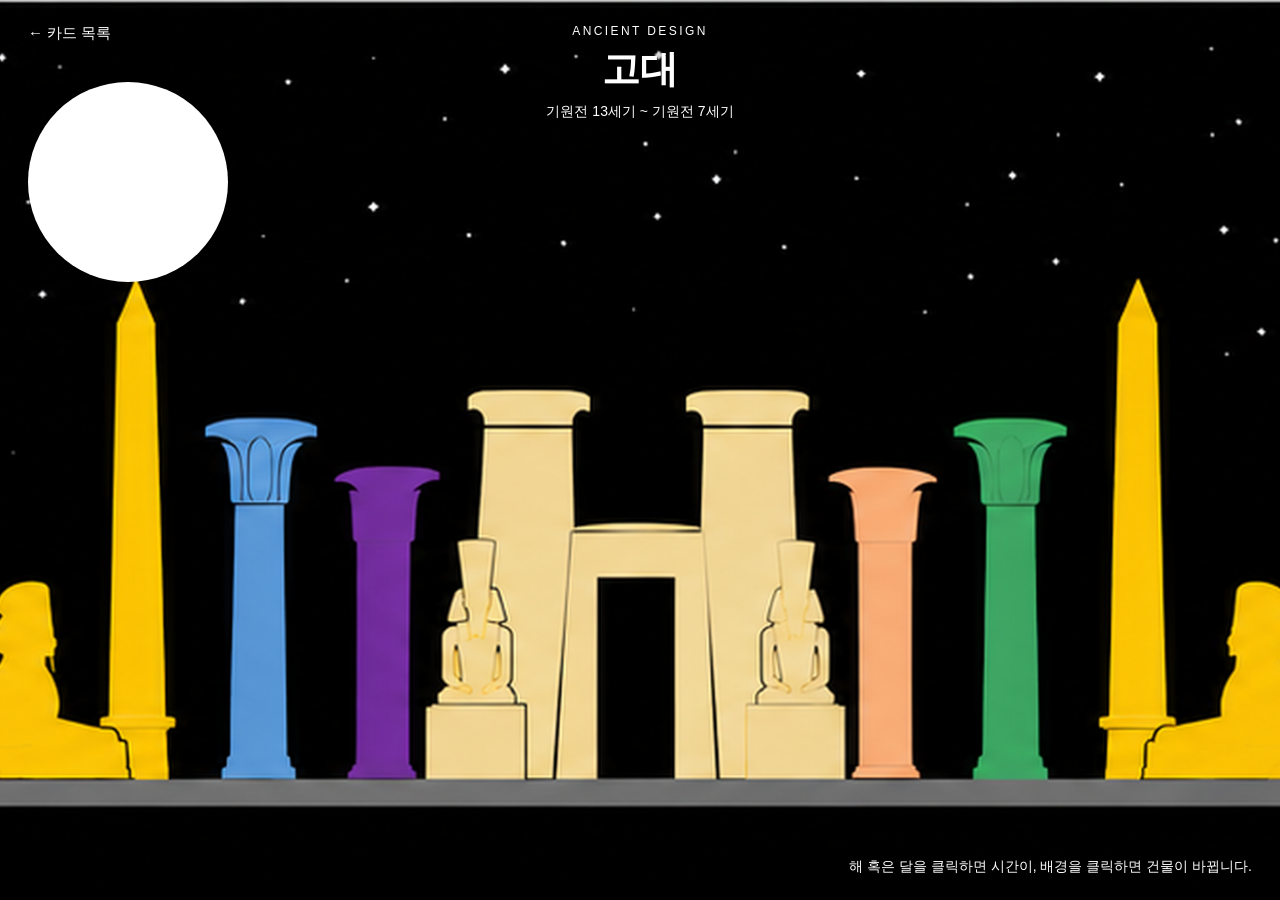
==== ancient.html @ f00953eb "first commit" ====
<!DOCTYPE html>
<html lang="ko">
<head>
<meta charset="UTF-8">
<meta name="viewport" content="width=device-width, initial-scale=1.0">
<title>고대 디자인</title>

<style>
*{
  margin:0;
  padding:0;
  box-sizing:border-box;
}

html,body{
  width:100%;
  height:100%;
  overflow:hidden;
  font-family:"Malgun Gothic","Noto Sans KR",sans-serif;
  background:#000;
}

.ancient-page{
  position:relative;
  width:100vw;
  height:100vh;
  overflow:hidden;
  cursor:pointer;
}

.bg-img{
  position:absolute;
  inset:0;
  width:100%;
  height:100%;
  object-fit:cover;
  z-index:1;
  user-select:none;
  -webkit-user-drag:none;
  pointer-events:none;
}

.back-button{
  position:absolute;
  top:24px;
  left:28px;
  z-index:90;
  text-decoration:none;
  color:white;
  font-size:15px;
  text-shadow:0 2px 8px rgba(0,0,0,.85);
}

.bg-toggle{
  position:absolute;
  top:82px;
  left:28px;
  width:200px;
  height:200px;
  border-radius:50%;
  z-index:100;
  border:0;
  cursor:pointer;
  box-shadow:none;
}

.page-title{
  position:absolute;
  top:24px;
  left:50%;
  transform:translateX(-50%);
  z-index:70;
  text-align:center;
  color:white;
  pointer-events:none;
  text-shadow:0 2px 8px rgba(0,0,0,.85);
}

.page-title p{
  margin-bottom:6px;
  font-size:12px;
  letter-spacing:.2em;
}

.page-title h1{
  font-size:38px;
}

.period{
  margin-top:8px;
  font-size:14px;
}

.hint{
  position:absolute;
  right:28px;
  bottom:24px;
  z-index:70;
  color:white;
  font-size:14px;
  text-shadow:0 2px 8px rgba(0,0,0,.85);
}

@media (max-width:900px) and (orientation:landscape){
  .back-button{
    top:14px;
    left:16px;
    font-size:12px;
  }

  .bg-toggle{
    top:44px;
    left:16px;
    width:100px;
    height:100px;
  }

  .page-title{
    top:12px;
  }

  .page-title h1{
    font-size:24px;
  }

  .page-title p{
    font-size:10px;
  }

  .period{
    font-size:11px;
  }

  .hint{
    right:14px;
    bottom:12px;
    font-size:11px;
  }
}

@media (max-width:900px) and (orientation:portrait){
  .ancient-page::after{
    content:"휴대폰을 가로로 돌려서 감상해 주세요.";
    position:absolute;
    inset:0;
    z-index:999;
    background:#e9e9e9;
    display:flex;
    align-items:center;
    justify-content:center;
    text-align:center;
    padding:24px;
    font-size:18px;
    color:#333;
  }
}
</style>
</head>

<body>

<main class="ancient-page" id="page">

  <img
    src="1-1.png"
    class="bg-img"
    id="bgImg"
    alt="고대 이집트 배경"
  >

  <a href="index.html" class="back-button" id="backButton">
    ← 카드 목록
  </a>

  <button class="bg-toggle" id="bgToggle" aria-label="배경 색상 변경"></button>

  <header class="page-title">
    <p>ANCIENT DESIGN</p>
    <h1>고대</h1>
    <div class="period">기원전 13세기 ~ 기원전 7세기</div>
  </header>

  <p class="hint">해 혹은 달을 클릭하면 시간이, 배경을 클릭하면 건물이 바뀝니다.</p>

</main>

<script>
const page = document.getElementById("page");
const bgImg = document.getElementById("bgImg");
const bgToggle = document.getElementById("bgToggle");
const backButton = document.getElementById("backButton");

/*
1-1.png = 검은 배경 + 컬러 건물
1-2.png = 흰 배경 + 컬러 건물
1-3.png = 흰 배경 + 검은 건물
1-4.png = 검은 배경 + 흰 건물
*/

let currentState = "1-1";

function updateImage(){
  bgImg.src = currentState + ".png";

  if(currentState === "1-1" || currentState === "1-4"){
    bgToggle.style.backgroundColor = "white";
  }else{
    bgToggle.style.backgroundColor = "black";
  }
}

/* 원 클릭: 배경색만 변경 + 원 색도 배경 반대색으로 변경 */
bgToggle.addEventListener("click",(e)=>{
  e.stopPropagation();

  if(currentState === "1-1"){
    currentState = "1-2";
  }
  else if(currentState === "1-2"){
    currentState = "1-1";
  }
  else if(currentState === "1-3"){
    currentState = "1-4";
  }
  else if(currentState === "1-4"){
    currentState = "1-3";
  }

  updateImage();
});

/* 배경 클릭: 건물색만 변경 */
page.addEventListener("click",()=>{
  if(currentState === "1-1"){
    currentState = "1-4";
  }
  else if(currentState === "1-4"){
    currentState = "1-1";
  }
  else if(currentState === "1-2"){
    currentState = "1-3";
  }
  else if(currentState === "1-3"){
    currentState = "1-2";
  }

  updateImage();
});

backButton.addEventListener("click",(e)=>{
  e.stopPropagation();
});

updateImage();
</script>

</body>
</html>
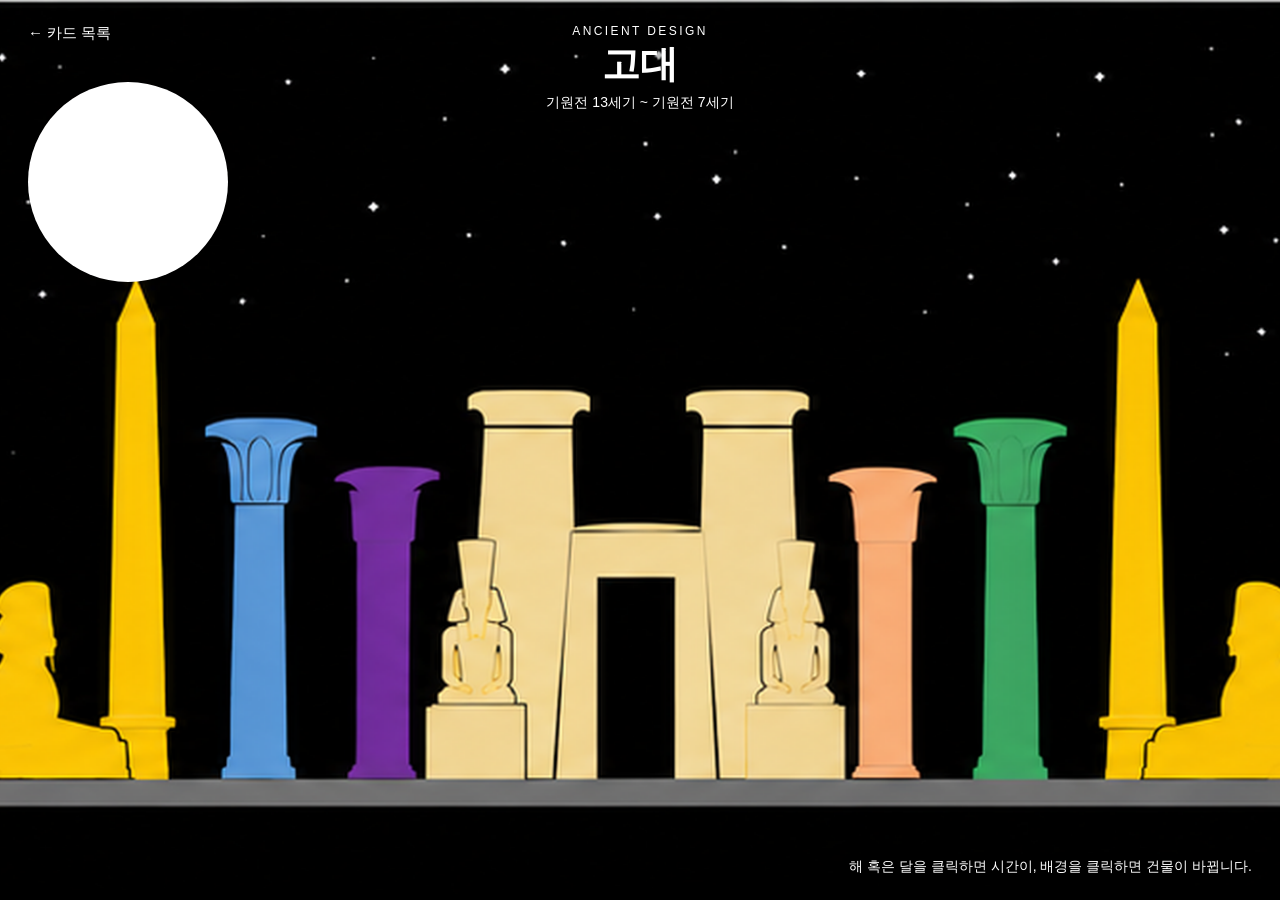
==== commit bca02dc2: "mobile" ====
--- a/ancient.html
+++ b/ancient.html
@@ -2,7 +2,7 @@
 <html lang="ko">
 <head>
 <meta charset="UTF-8">
-<meta name="viewport" content="width=device-width, initial-scale=1.0">
+<meta name="viewport" content="width=device-width, initial-scale=1.0, viewport-fit=cover">
 <title>고대 디자인</title>
 
 <style>
@@ -26,6 +26,7 @@
   height:100vh;
   overflow:hidden;
   cursor:pointer;
+  background:#000;
 }
 
 .bg-img{
@@ -34,6 +35,7 @@
   width:100%;
   height:100%;
   object-fit:cover;
+  object-position:center center;
   z-index:1;
   user-select:none;
   -webkit-user-drag:none;
@@ -74,6 +76,7 @@
   color:white;
   pointer-events:none;
   text-shadow:0 2px 8px rgba(0,0,0,.85);
+  white-space:nowrap;
 }
 
 .page-title p{
@@ -84,6 +87,7 @@
 
 .page-title h1{
   font-size:38px;
+  line-height:1.1;
 }
 
 .period{
@@ -99,45 +103,110 @@
   color:white;
   font-size:14px;
   text-shadow:0 2px 8px rgba(0,0,0,.85);
-}
-
-@media (max-width:900px) and (orientation:landscape){
+  white-space:nowrap;
+}
+
+/* 모바일 가로 */
+@media (max-width:950px) and (orientation:landscape){
+  html,body{
+    width:100%;
+    height:100%;
+    overflow:hidden;
+  }
+
+  .ancient-page{
+    width:100vw;
+    height:100vh;
+    height:100dvh;
+    position:relative;
+    overflow:hidden;
+  }
+
+  .bg-img{
+    width:100%;
+    height:100%;
+    object-fit:cover;
+    object-position:center center;
+  }
+
   .back-button{
-    top:14px;
-    left:16px;
-    font-size:12px;
+    top:calc(env(safe-area-inset-top) + 8px);
+    left:calc(env(safe-area-inset-left) + 12px);
+    font-size:11px;
+    z-index:120;
   }
 
   .bg-toggle{
-    top:44px;
-    left:16px;
-    width:100px;
-    height:100px;
+    top:calc(env(safe-area-inset-top) + 42px);
+    left:calc(env(safe-area-inset-left) + 14px);
+    width:82px;
+    height:82px;
+    z-index:110;
   }
 
   .page-title{
-    top:12px;
+    top:calc(env(safe-area-inset-top) + 6px);
+    width:70vw;
+  }
+
+  .page-title p{
+    margin-bottom:2px;
+    font-size:8px;
+    letter-spacing:.18em;
   }
 
   .page-title h1{
-    font-size:24px;
+    font-size:20px;
+    line-height:1;
+  }
+
+  .period{
+    margin-top:3px;
+    font-size:9px;
+  }
+
+  .hint{
+    right:calc(env(safe-area-inset-right) + 12px);
+    bottom:calc(env(safe-area-inset-bottom) + 10px);
+    max-width:70vw;
+    font-size:10px;
+    line-height:1.4;
+    white-space:normal;
+    text-align:right;
+  }
+}
+
+/* 더 낮은 모바일 가로 */
+@media (max-width:740px) and (orientation:landscape){
+  .page-title{
+    top:calc(env(safe-area-inset-top) + 5px);
+  }
+
+  .page-title h1{
+    font-size:18px;
   }
 
   .page-title p{
-    font-size:10px;
+    font-size:7px;
   }
 
   .period{
-    font-size:11px;
+    font-size:8px;
+  }
+
+  .bg-toggle{
+    width:70px;
+    height:70px;
+    top:calc(env(safe-area-inset-top) + 38px);
   }
 
   .hint{
-    right:14px;
-    bottom:12px;
-    font-size:11px;
-  }
-}
-
+    font-size:9px;
+    max-width:66vw;
+  }
+}
+
+/* 모바일 세로 */
 @media (max-width:900px) and (orientation:portrait){
   .ancient-page::after{
     content:"휴대폰을 가로로 돌려서 감상해 주세요.";
@@ -190,13 +259,6 @@
 const bgToggle = document.getElementById("bgToggle");
 const backButton = document.getElementById("backButton");
 
-/*
-1-1.png = 검은 배경 + 컬러 건물
-1-2.png = 흰 배경 + 컬러 건물
-1-3.png = 흰 배경 + 검은 건물
-1-4.png = 검은 배경 + 흰 건물
-*/
-
 let currentState = "1-1";
 
 function updateImage(){
@@ -209,7 +271,6 @@
   }
 }
 
-/* 원 클릭: 배경색만 변경 + 원 색도 배경 반대색으로 변경 */
 bgToggle.addEventListener("click",(e)=>{
   e.stopPropagation();
 
@@ -229,7 +290,6 @@
   updateImage();
 });
 
-/* 배경 클릭: 건물색만 변경 */
 page.addEventListener("click",()=>{
   if(currentState === "1-1"){
     currentState = "1-4";
